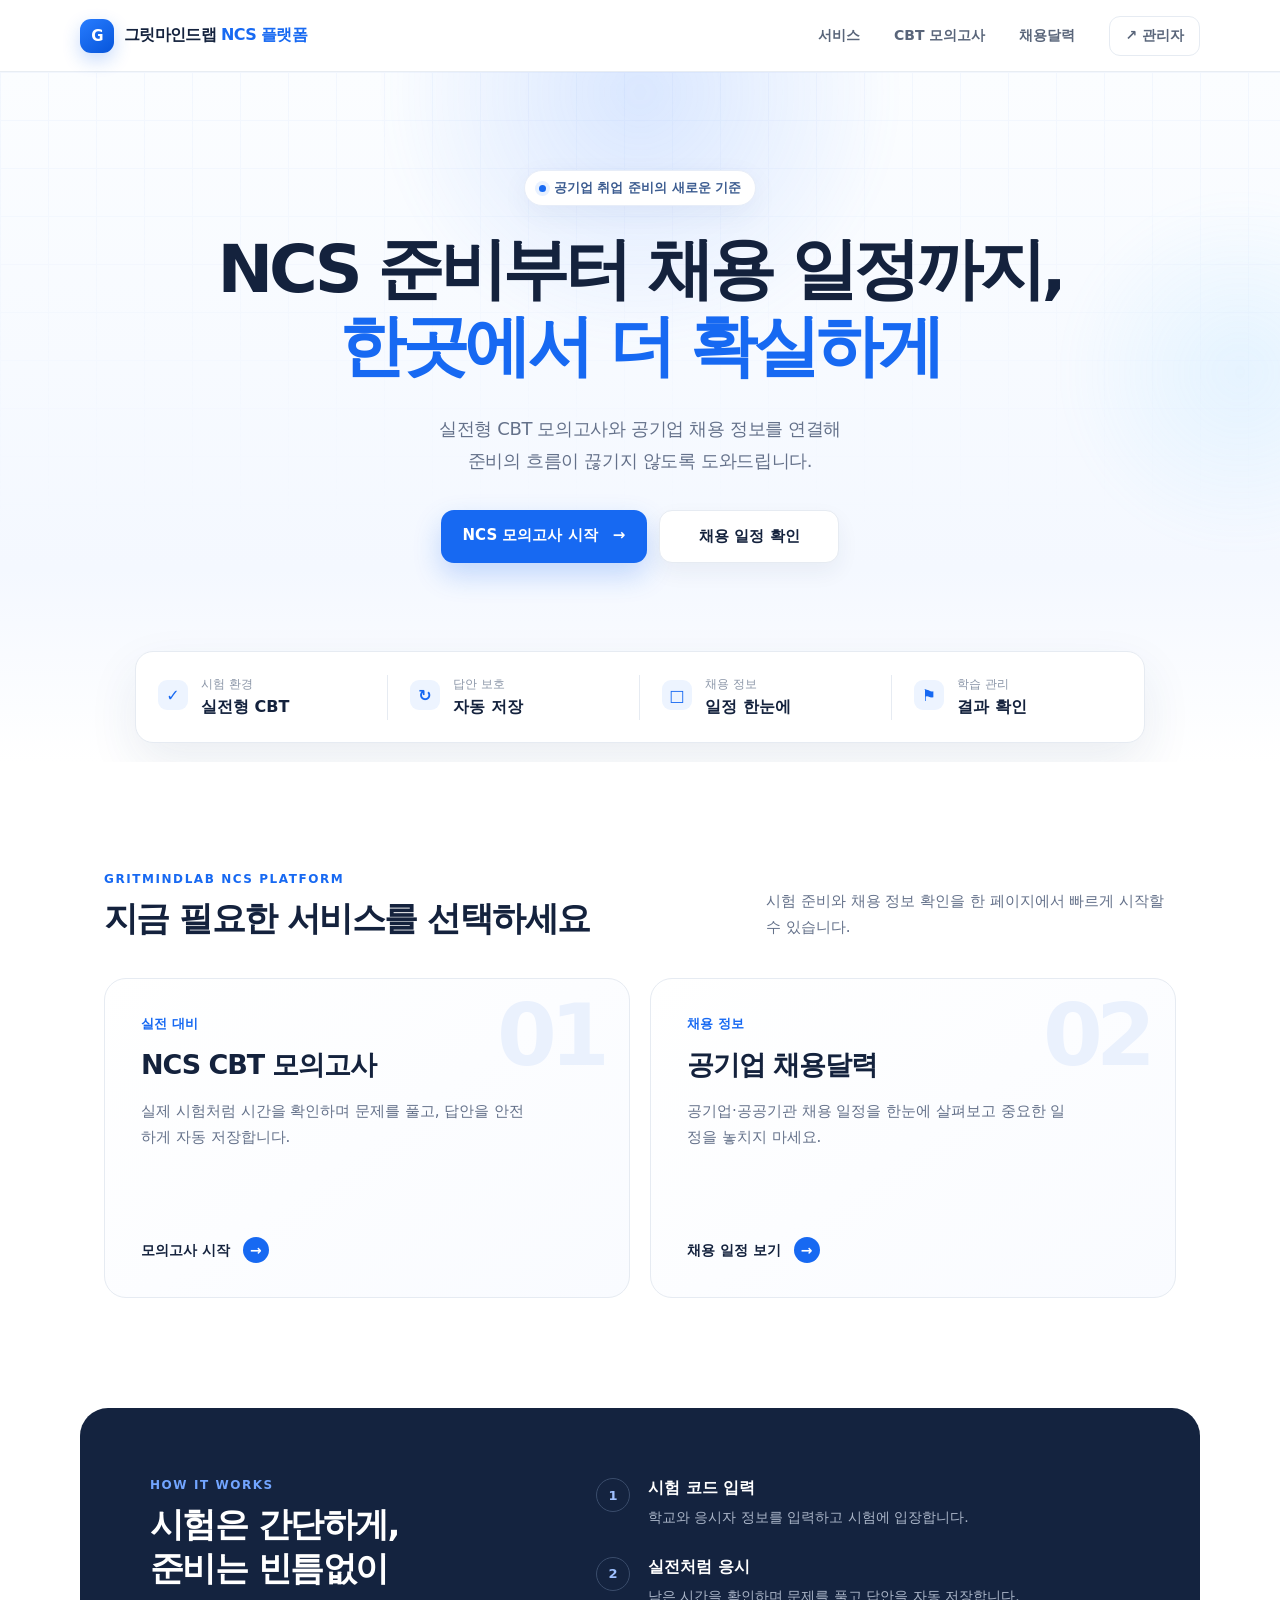
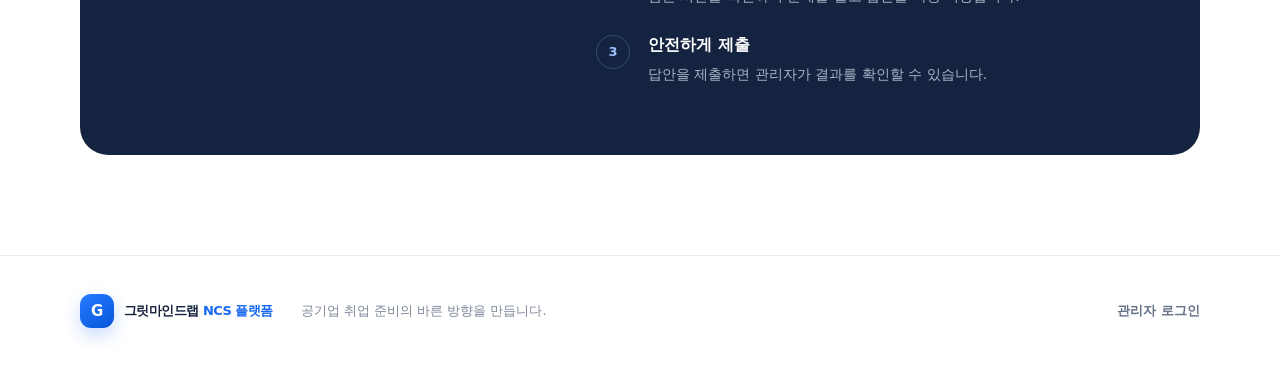
==== index.html @ be219f73 "Add files via upload" ====
<!doctype html>
<html lang="ko">
<head>
  <meta charset="utf-8">
  <meta name="viewport" content="width=device-width, initial-scale=1">
  <title>그릿마인드랩 NCS 플랫폼 | 모의고사 · 채용달력</title>
  <meta name="description" content="NCS CBT 모의고사와 공기업 채용 일정을 한곳에서 확인하세요.">
  <meta property="og:title" content="그릿마인드랩 NCS 플랫폼">
  <meta property="og:description" content="모의고사부터 채용 일정까지, 한곳에서">
  <meta property="og:image" content="assets/og.png">
  <link rel="stylesheet" href="assets/styles.css">
</head>
<body>
  <main>
    <header class="site-header">
      <a class="brand" href="#top" aria-label="그릿마인드랩 NCS 플랫폼 홈">
        <span class="brand-mark">G</span>
        <span>그릿마인드랩 <b>NCS 플랫폼</b></span>
      </a>
      <nav aria-label="주요 메뉴">
        <a href="#services">서비스</a>
        <a href="cbt/">CBT 모의고사</a>
        <a href="calendar/">채용달력</a>
        <a class="admin-link" href="admin/" aria-label="관리자 로그인"><span aria-hidden="true">↗</span> 관리자</a>
      </nav>
    </header>

    <section class="hero" id="top">
      <div class="hero-glow glow-one"></div>
      <div class="hero-glow glow-two"></div>
      <div class="hero-content">
        <p class="pill"><span></span> 공기업 취업 준비의 새로운 기준</p>
        <h1>NCS 준비부터 채용 일정까지,<strong>한곳에서 더 확실하게</strong></h1>
        <p class="hero-copy">실전형 CBT 모의고사와 공기업 채용 정보를 연결해<br class="desktop-break">준비의 흐름이 끊기지 않도록 도와드립니다.</p>
        <div class="hero-actions">
          <a class="button primary" href="cbt/">NCS 모의고사 시작 <span>→</span></a>
          <a class="button secondary" href="calendar/">채용 일정 확인</a>
        </div>
      </div>
      <div class="quick-stats" aria-label="서비스 주요 특징">
        <div><span class="stat-icon">✓</span><p>시험 환경</p><strong>실전형 CBT</strong></div>
        <div><span class="stat-icon">↻</span><p>답안 보호</p><strong>자동 저장</strong></div>
        <div><span class="stat-icon">□</span><p>채용 정보</p><strong>일정 한눈에</strong></div>
        <div><span class="stat-icon">⚑</span><p>학습 관리</p><strong>결과 확인</strong></div>
      </div>
    </section>

    <section class="services-section" id="services">
      <div class="section-heading">
        <div><p class="kicker">GRITMINDLAB NCS PLATFORM</p><h2>지금 필요한 서비스를 선택하세요</h2></div>
        <p>시험 준비와 채용 정보 확인을 한 페이지에서 빠르게 시작할 수 있습니다.</p>
      </div>
      <div class="service-grid">
        <a class="service-card" href="cbt/">
          <div class="service-number">01</div>
          <p class="service-eyebrow">실전 대비</p>
          <h3>NCS CBT 모의고사</h3>
          <p class="service-description">실제 시험처럼 시간을 확인하며 문제를 풀고, 답안을 안전하게 자동 저장합니다.</p>
          <span class="service-action">모의고사 시작 <b>→</b></span>
        </a>
        <a class="service-card" href="calendar/">
          <div class="service-number">02</div>
          <p class="service-eyebrow">채용 정보</p>
          <h3>공기업 채용달력</h3>
          <p class="service-description">공기업·공공기관 채용 일정을 한눈에 살펴보고 중요한 일정을 놓치지 마세요.</p>
          <span class="service-action">채용 일정 보기 <b>→</b></span>
        </a>
      </div>
    </section>

    <section class="guide-section">
      <div><p class="kicker">HOW IT WORKS</p><h2>시험은 간단하게,<br>준비는 빈틈없이</h2></div>
      <ol>
        <li><span>1</span><div><strong>시험 코드 입력</strong><p>학교와 응시자 정보를 입력하고 시험에 입장합니다.</p></div></li>
        <li><span>2</span><div><strong>실전처럼 응시</strong><p>남은 시간을 확인하며 문제를 풀고 답안을 자동 저장합니다.</p></div></li>
        <li><span>3</span><div><strong>안전하게 제출</strong><p>답안을 제출하면 관리자가 결과를 확인할 수 있습니다.</p></div></li>
      </ol>
    </section>

    <footer>
      <div class="brand footer-brand"><span class="brand-mark">G</span><span>그릿마인드랩 <b>NCS 플랫폼</b></span></div>
      <p>공기업 취업 준비의 바른 방향을 만듭니다.</p>
      <a href="admin/">관리자 로그인</a>
    </footer>
  </main>
</body>
</html>
---- assets/styles.css ----
:root {
  --ink: #14223d;
  --muted: #64718a;
  --blue: #1769f2;
  --blue-dark: #0e52ce;
  --line: #e6ebf2;
  --surface: #f7f9fc;
}

* { box-sizing: border-box; }
html { scroll-behavior: smooth; }
body { margin: 0; background: white; color: var(--ink); font-family: "Pretendard", "Noto Sans KR", system-ui, -apple-system, sans-serif; }
a { color: inherit; text-decoration: none; }

.site-header {
  position: sticky; top: 0; z-index: 10; height: 72px; padding: 0 max(24px, calc((100vw - 1120px) / 2));
  display: flex; align-items: center; justify-content: space-between; background: rgba(255,255,255,.9);
  border-bottom: 1px solid rgba(230,235,242,.9); backdrop-filter: blur(18px);
}
.brand { display: flex; align-items: center; gap: 10px; font-weight: 750; letter-spacing: -.04em; }
.brand b { color: var(--blue); }
.brand-mark { width: 34px; height: 34px; display: grid; place-items: center; color: white; font-size: 15px; font-weight: 900; background: linear-gradient(145deg,#277cff,#0755da); border-radius: 11px; box-shadow: 0 7px 18px rgba(23,105,242,.24); }
nav { display: flex; align-items: center; gap: 34px; color: #59657a; font-size: 14px; font-weight: 600; }
nav a:hover { color: var(--blue); }
.admin-link { padding: 10px 15px; border: 1px solid var(--line); border-radius: 11px; background: white; }

.hero { position: relative; overflow: hidden; min-height: 690px; padding: 98px 24px 0; background: linear-gradient(180deg,#fbfdff 0%,#f4f8ff 72%,#fff 100%); }
.hero::before { content:""; position:absolute; inset:0; opacity:.28; background-image: linear-gradient(#dbe6fa 1px,transparent 1px),linear-gradient(90deg,#dbe6fa 1px,transparent 1px); background-size:48px 48px; mask-image:linear-gradient(to bottom,black,transparent 68%); }
.hero-glow { position:absolute; border-radius:50%; filter: blur(10px); }
.glow-one { width:520px; height:520px; left:50%; top:-240px; transform:translateX(-50%); background:radial-gradient(circle,rgba(68,132,255,.18),transparent 70%); }
.glow-two { width:360px; height:360px; right:-140px; top:120px; background:radial-gradient(circle,rgba(111,203,255,.13),transparent 70%); }
.hero-content { position: relative; z-index:1; max-width:900px; margin:0 auto; text-align:center; }
.pill { display:inline-flex; align-items:center; gap:8px; margin:0 0 25px; padding:8px 14px; color:#3c5c90; background:white; border:1px solid #e7edf8; border-radius:999px; font-size:13px; font-weight:700; box-shadow:0 8px 28px rgba(38,74,130,.06); }
.pill span { width:7px; height:7px; border-radius:50%; background:var(--blue); box-shadow:0 0 0 4px #e8f1ff; }
h1 { margin:0; font-size:clamp(42px,5.2vw,68px); line-height:1.16; letter-spacing:-.065em; font-weight:800; }
h1 strong { display:block; color:var(--blue); font-weight:800; }
.hero-copy { margin:28px auto 0; color:var(--muted); font-size:18px; line-height:1.75; letter-spacing:-.02em; }
.hero-actions { display:flex; justify-content:center; gap:12px; margin-top:34px; }
.button { min-width:180px; padding:16px 22px; border-radius:13px; font-size:15px; font-weight:750; transition:.2s ease; }
.button:hover { transform:translateY(-2px); }
.primary { color:white; background:var(--blue); box-shadow:0 12px 28px rgba(23,105,242,.23); }
.primary:hover { background:var(--blue-dark); }
.primary span { margin-left:10px; }
.secondary { background:white; border:1px solid var(--line); box-shadow:0 9px 22px rgba(38,57,92,.06); }
.quick-stats { position:relative; z-index:1; max-width:1010px; margin:88px auto 0; display:grid; grid-template-columns:repeat(4,1fr); background:white; border:1px solid var(--line); border-radius:18px; box-shadow:0 20px 50px rgba(31,62,112,.09); }
.quick-stats>div { position:relative; padding:24px 20px 24px 65px; }
.quick-stats>div:not(:last-child)::after { content:""; position:absolute; right:0; top:25%; height:50%; width:1px; background:var(--line); }
.stat-icon { position:absolute; left:22px; top:28px; width:30px; height:30px; display:grid; place-items:center; color:var(--blue); background:#edf4ff; border-radius:9px; font-weight:800; }
.quick-stats p { margin:0 0 4px; color:#8a95a7; font-size:12px; }
.quick-stats strong { font-size:16px; }

.services-section { max-width:1120px; margin:0 auto; padding:110px 24px; }
.section-heading { display:flex; justify-content:space-between; align-items:end; gap:40px; margin-bottom:38px; }
.kicker { margin:0 0 10px; color:var(--blue); font-size:12px; font-weight:800; letter-spacing:.13em; }
h2 { margin:0; font-size:34px; line-height:1.3; letter-spacing:-.045em; }
.section-heading>p { max-width:410px; margin:0; color:var(--muted); font-size:15px; line-height:1.7; }
.service-grid { display:grid; grid-template-columns:repeat(2,1fr); gap:20px; }
.service-card { position:relative; min-height:320px; overflow:hidden; padding:36px; border:1px solid var(--line); border-radius:22px; background:linear-gradient(145deg,#fff,#f9fbff); transition:.25s ease; }
.service-card:hover { transform:translateY(-5px); border-color:#bad2ff; box-shadow:0 20px 45px rgba(35,75,140,.11); }
.service-number { position:absolute; right:26px; top:13px; color:#eaf1fd; font-size:86px; line-height:1; font-weight:900; letter-spacing:-.08em; }
.service-eyebrow { margin:0 0 14px; color:var(--blue); font-size:13px; font-weight:800; }
.service-card h3 { position:relative; margin:0; font-size:27px; letter-spacing:-.04em; }
.service-description { position:relative; max-width:390px; margin:16px 0 50px; color:var(--muted); font-size:15px; line-height:1.7; }
.service-action { position:absolute; left:36px; bottom:34px; font-size:14px; font-weight:800; }
.service-action b { display:inline-grid; place-items:center; margin-left:8px; width:26px; height:26px; color:white; background:var(--blue); border-radius:50%; }

.guide-section { display:grid; grid-template-columns:.8fr 1.2fr; gap:90px; max-width:1120px; margin:0 auto 100px; padding:70px; color:white; background:#14233f; border-radius:28px; }
.guide-section .kicker { color:#72a5ff; }
.guide-section ol { margin:0; padding:0; list-style:none; display:grid; gap:28px; }
.guide-section li { display:flex; gap:18px; }
.guide-section li>span { flex:0 0 auto; width:34px; height:34px; display:grid; place-items:center; color:#9fc0ff; border:1px solid #3a4c6b; border-radius:50%; font-size:13px; font-weight:800; }
.guide-section strong { font-size:16px; }
.guide-section li p { margin:7px 0 0; color:#aab5c8; font-size:14px; line-height:1.6; }

footer { min-height:110px; padding:28px max(24px,calc((100vw - 1120px)/2)); display:flex; align-items:center; gap:28px; color:#7c8798; border-top:1px solid var(--line); font-size:13px; }
.footer-brand { color:var(--ink); }
footer p { flex:1; }
footer>a { color:#657187; font-weight:650; }

@media (max-width: 760px) {
  .site-header { height:64px; }
  nav a:not(.admin-link) { display:none; }
  nav { gap:0; }
  .admin-link { padding:8px 11px; font-size:12px; }
  .hero { min-height:auto; padding:75px 20px 0; }
  h1 { font-size:40px; }
  .hero-copy { font-size:16px; }
  .desktop-break { display:none; }
  .hero-actions { flex-direction:column; max-width:330px; margin:30px auto 0; }
  .quick-stats { grid-template-columns:1fr 1fr; margin-top:62px; border-radius:16px; }
  .quick-stats>div { padding:20px 12px 20px 52px; }
  .quick-stats>div:nth-child(2)::after { display:none; }
  .quick-stats>div:nth-child(-n+2) { border-bottom:1px solid var(--line); }
  .stat-icon { left:14px; top:24px; }
  .services-section { padding:80px 20px; }
  .section-heading { align-items:start; flex-direction:column; gap:14px; }
  h2 { font-size:28px; }
  .service-grid { grid-template-columns:1fr; }
  .service-card { min-height:290px; padding:30px; }
  .guide-section { grid-template-columns:1fr; gap:40px; margin:0 20px 70px; padding:42px 28px; }
  footer { align-items:flex-start; flex-direction:column; gap:12px; padding:28px 24px; }
  footer p { margin:0; }
}
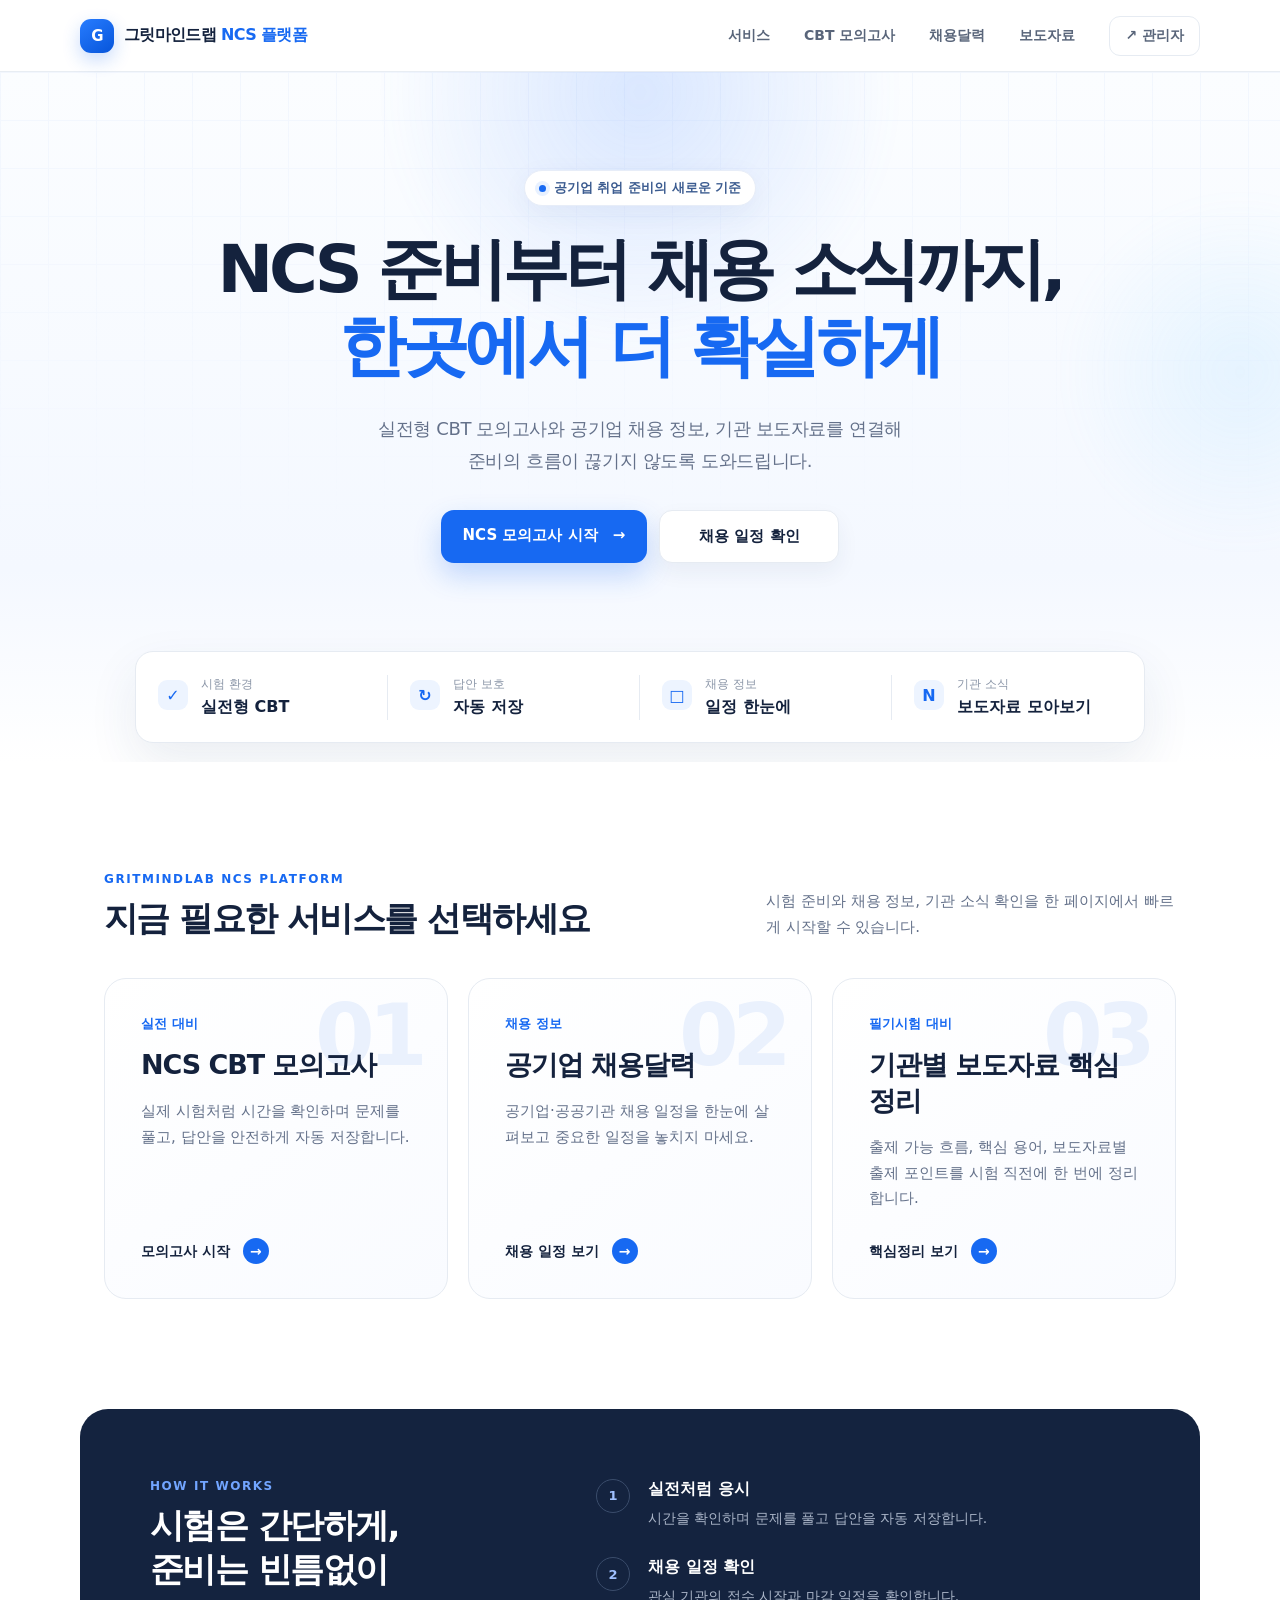
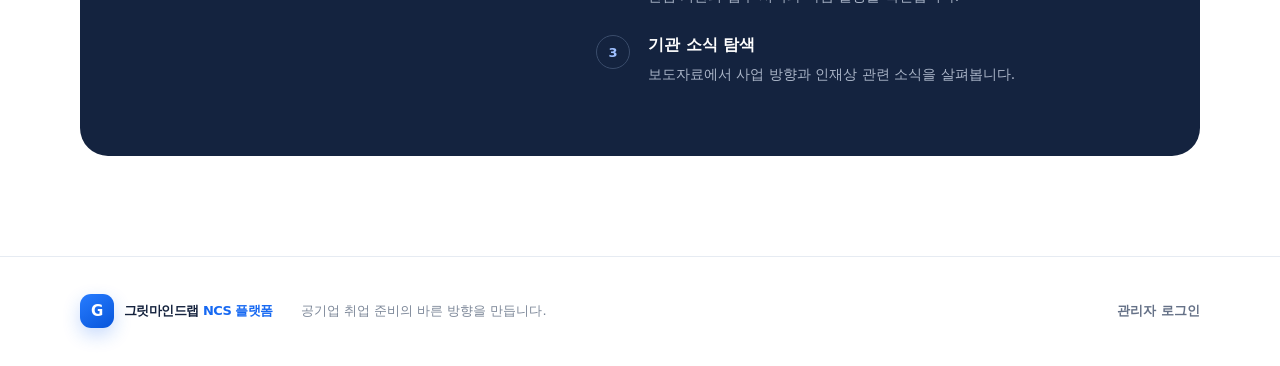
==== commit 89aab93b: "Update index.html" ====
--- a/index.html
+++ b/index.html
@@ -1,87 +1,20 @@
 <!doctype html>
 <html lang="ko">
 <head>
-  <meta charset="utf-8">
-  <meta name="viewport" content="width=device-width, initial-scale=1">
-  <title>그릿마인드랩 NCS 플랫폼 | 모의고사 · 채용달력</title>
-  <meta name="description" content="NCS CBT 모의고사와 공기업 채용 일정을 한곳에서 확인하세요.">
-  <meta property="og:title" content="그릿마인드랩 NCS 플랫폼">
-  <meta property="og:description" content="모의고사부터 채용 일정까지, 한곳에서">
-  <meta property="og:image" content="assets/og.png">
-  <link rel="stylesheet" href="assets/styles.css">
+  <meta charset="utf-8"><meta name="viewport" content="width=device-width,initial-scale=1">
+  <title>그릿마인드랩 NCS 플랫폼 | 모의고사 · 채용달력 · 보도자료</title>
+  <meta name="description" content="NCS CBT 모의고사와 공기업 채용 일정, 공공기관 보도자료를 한곳에서 확인하세요.">
+  <meta property="og:title" content="그릿마인드랩 NCS 플랫폼"><meta property="og:description" content="모의고사부터 채용 일정과 기관 소식까지, 한곳에서">
+  <meta property="og:image" content="assets/og.png"><link rel="stylesheet" href="assets/styles.css">
 </head>
-<body>
-  <main>
-    <header class="site-header">
-      <a class="brand" href="#top" aria-label="그릿마인드랩 NCS 플랫폼 홈">
-        <span class="brand-mark">G</span>
-        <span>그릿마인드랩 <b>NCS 플랫폼</b></span>
-      </a>
-      <nav aria-label="주요 메뉴">
-        <a href="#services">서비스</a>
-        <a href="cbt/">CBT 모의고사</a>
-        <a href="calendar/">채용달력</a>
-        <a class="admin-link" href="admin/" aria-label="관리자 로그인"><span aria-hidden="true">↗</span> 관리자</a>
-      </nav>
-    </header>
-
-    <section class="hero" id="top">
-      <div class="hero-glow glow-one"></div>
-      <div class="hero-glow glow-two"></div>
-      <div class="hero-content">
-        <p class="pill"><span></span> 공기업 취업 준비의 새로운 기준</p>
-        <h1>NCS 준비부터 채용 일정까지,<strong>한곳에서 더 확실하게</strong></h1>
-        <p class="hero-copy">실전형 CBT 모의고사와 공기업 채용 정보를 연결해<br class="desktop-break">준비의 흐름이 끊기지 않도록 도와드립니다.</p>
-        <div class="hero-actions">
-          <a class="button primary" href="cbt/">NCS 모의고사 시작 <span>→</span></a>
-          <a class="button secondary" href="calendar/">채용 일정 확인</a>
-        </div>
-      </div>
-      <div class="quick-stats" aria-label="서비스 주요 특징">
-        <div><span class="stat-icon">✓</span><p>시험 환경</p><strong>실전형 CBT</strong></div>
-        <div><span class="stat-icon">↻</span><p>답안 보호</p><strong>자동 저장</strong></div>
-        <div><span class="stat-icon">□</span><p>채용 정보</p><strong>일정 한눈에</strong></div>
-        <div><span class="stat-icon">⚑</span><p>학습 관리</p><strong>결과 확인</strong></div>
-      </div>
-    </section>
-
-    <section class="services-section" id="services">
-      <div class="section-heading">
-        <div><p class="kicker">GRITMINDLAB NCS PLATFORM</p><h2>지금 필요한 서비스를 선택하세요</h2></div>
-        <p>시험 준비와 채용 정보 확인을 한 페이지에서 빠르게 시작할 수 있습니다.</p>
-      </div>
-      <div class="service-grid">
-        <a class="service-card" href="cbt/">
-          <div class="service-number">01</div>
-          <p class="service-eyebrow">실전 대비</p>
-          <h3>NCS CBT 모의고사</h3>
-          <p class="service-description">실제 시험처럼 시간을 확인하며 문제를 풀고, 답안을 안전하게 자동 저장합니다.</p>
-          <span class="service-action">모의고사 시작 <b>→</b></span>
-        </a>
-        <a class="service-card" href="calendar/">
-          <div class="service-number">02</div>
-          <p class="service-eyebrow">채용 정보</p>
-          <h3>공기업 채용달력</h3>
-          <p class="service-description">공기업·공공기관 채용 일정을 한눈에 살펴보고 중요한 일정을 놓치지 마세요.</p>
-          <span class="service-action">채용 일정 보기 <b>→</b></span>
-        </a>
-      </div>
-    </section>
-
-    <section class="guide-section">
-      <div><p class="kicker">HOW IT WORKS</p><h2>시험은 간단하게,<br>준비는 빈틈없이</h2></div>
-      <ol>
-        <li><span>1</span><div><strong>시험 코드 입력</strong><p>학교와 응시자 정보를 입력하고 시험에 입장합니다.</p></div></li>
-        <li><span>2</span><div><strong>실전처럼 응시</strong><p>남은 시간을 확인하며 문제를 풀고 답안을 자동 저장합니다.</p></div></li>
-        <li><span>3</span><div><strong>안전하게 제출</strong><p>답안을 제출하면 관리자가 결과를 확인할 수 있습니다.</p></div></li>
-      </ol>
-    </section>
-
-    <footer>
-      <div class="brand footer-brand"><span class="brand-mark">G</span><span>그릿마인드랩 <b>NCS 플랫폼</b></span></div>
-      <p>공기업 취업 준비의 바른 방향을 만듭니다.</p>
-      <a href="admin/">관리자 로그인</a>
-    </footer>
-  </main>
-</body>
-</html>
+<body><main>
+  <header class="site-header"><a class="brand" href="#top"><span class="brand-mark">G</span><span>그릿마인드랩 <b>NCS 플랫폼</b></span></a><nav aria-label="주요 메뉴"><a href="#services">서비스</a><a href="https://gritmindlab.github.io/gritmindlab-cbt/">CBT 모의고사</a><a href="https://gritmindlab.github.io/gritmindlab-recruit/">채용달력</a><a href="news/">보도자료</a><a class="admin-link" href="https://gritmindlab.github.io/question-bank/"><span aria-hidden="true">↗</span> 관리자</a></nav></header>
+  <section class="hero" id="top"><div class="hero-glow glow-one"></div><div class="hero-glow glow-two"></div><div class="hero-content"><p class="pill"><span></span> 공기업 취업 준비의 새로운 기준</p><h1>NCS 준비부터 채용 소식까지,<strong>한곳에서 더 확실하게</strong></h1><p class="hero-copy">실전형 CBT 모의고사와 공기업 채용 정보, 기관 보도자료를 연결해<br class="desktop-break">준비의 흐름이 끊기지 않도록 도와드립니다.</p><div class="hero-actions"><a class="button primary" href="https://gritmindlab.github.io/gritmindlab-cbt/">NCS 모의고사 시작 <span>→</span></a><a class="button secondary" href="https://gritmindlab.github.io/gritmindlab-recruit/">채용 일정 확인</a></div></div><div class="quick-stats"><div><span class="stat-icon">✓</span><p>시험 환경</p><strong>실전형 CBT</strong></div><div><span class="stat-icon">↻</span><p>답안 보호</p><strong>자동 저장</strong></div><div><span class="stat-icon">□</span><p>채용 정보</p><strong>일정 한눈에</strong></div><div><span class="stat-icon">N</span><p>기관 소식</p><strong>보도자료 모아보기</strong></div></div></section>
+  <section class="services-section" id="services"><div class="section-heading"><div><p class="kicker">GRITMINDLAB NCS PLATFORM</p><h2>지금 필요한 서비스를 선택하세요</h2></div><p>시험 준비와 채용 정보, 기관 소식 확인을 한 페이지에서 빠르게 시작할 수 있습니다.</p></div><div class="service-grid service-grid-three">
+    <a class="service-card" href="https://gritmindlab.github.io/gritmindlab-cbt/"><div class="service-number">01</div><p class="service-eyebrow">실전 대비</p><h3>NCS CBT 모의고사</h3><p class="service-description">실제 시험처럼 시간을 확인하며 문제를 풀고, 답안을 안전하게 자동 저장합니다.</p><span class="service-action">모의고사 시작 <b>→</b></span></a>
+    <a class="service-card" href="https://gritmindlab.github.io/gritmindlab-recruit/"><div class="service-number">02</div><p class="service-eyebrow">채용 정보</p><h3>공기업 채용달력</h3><p class="service-description">공기업·공공기관 채용 일정을 한눈에 살펴보고 중요한 일정을 놓치지 마세요.</p><span class="service-action">채용 일정 보기 <b>→</b></span></a>
+    <a class="service-card" href="news/"><div class="service-number">03</div><p class="service-eyebrow">필기시험 대비</p><h3>기관별 보도자료 핵심정리</h3><p class="service-description">출제 가능 흐름, 핵심 용어, 보도자료별 출제 포인트를 시험 직전에 한 번에 정리합니다.</p><span class="service-action">핵심정리 보기 <b>→</b></span></a>
+  </div></section>
+  <section class="guide-section"><div><p class="kicker">HOW IT WORKS</p><h2>시험은 간단하게,<br>준비는 빈틈없이</h2></div><ol><li><span>1</span><div><strong>실전처럼 응시</strong><p>시간을 확인하며 문제를 풀고 답안을 자동 저장합니다.</p></div></li><li><span>2</span><div><strong>채용 일정 확인</strong><p>관심 기관의 접수 시작과 마감 일정을 확인합니다.</p></div></li><li><span>3</span><div><strong>기관 소식 탐색</strong><p>보도자료에서 사업 방향과 인재상 관련 소식을 살펴봅니다.</p></div></li></ol></section>
+  <footer><div class="brand footer-brand"><span class="brand-mark">G</span><span>그릿마인드랩 <b>NCS 플랫폼</b></span></div><p>공기업 취업 준비의 바른 방향을 만듭니다.</p><a href="https://gritmindlab.github.io/question-bank/">관리자 로그인</a></footer>
+</main></body></html>
--- a/assets/styles.css
+++ b/assets/styles.css
@@ -55,6 +55,7 @@
 h2 { margin:0; font-size:34px; line-height:1.3; letter-spacing:-.045em; }
 .section-heading>p { max-width:410px; margin:0; color:var(--muted); font-size:15px; line-height:1.7; }
 .service-grid { display:grid; grid-template-columns:repeat(2,1fr); gap:20px; }
+.service-grid-three { grid-template-columns:repeat(3,1fr); }
 .service-card { position:relative; min-height:320px; overflow:hidden; padding:36px; border:1px solid var(--line); border-radius:22px; background:linear-gradient(145deg,#fff,#f9fbff); transition:.25s ease; }
 .service-card:hover { transform:translateY(-5px); border-color:#bad2ff; box-shadow:0 20px 45px rgba(35,75,140,.11); }
 .service-number { position:absolute; right:26px; top:13px; color:#eaf1fd; font-size:86px; line-height:1; font-weight:900; letter-spacing:-.08em; }
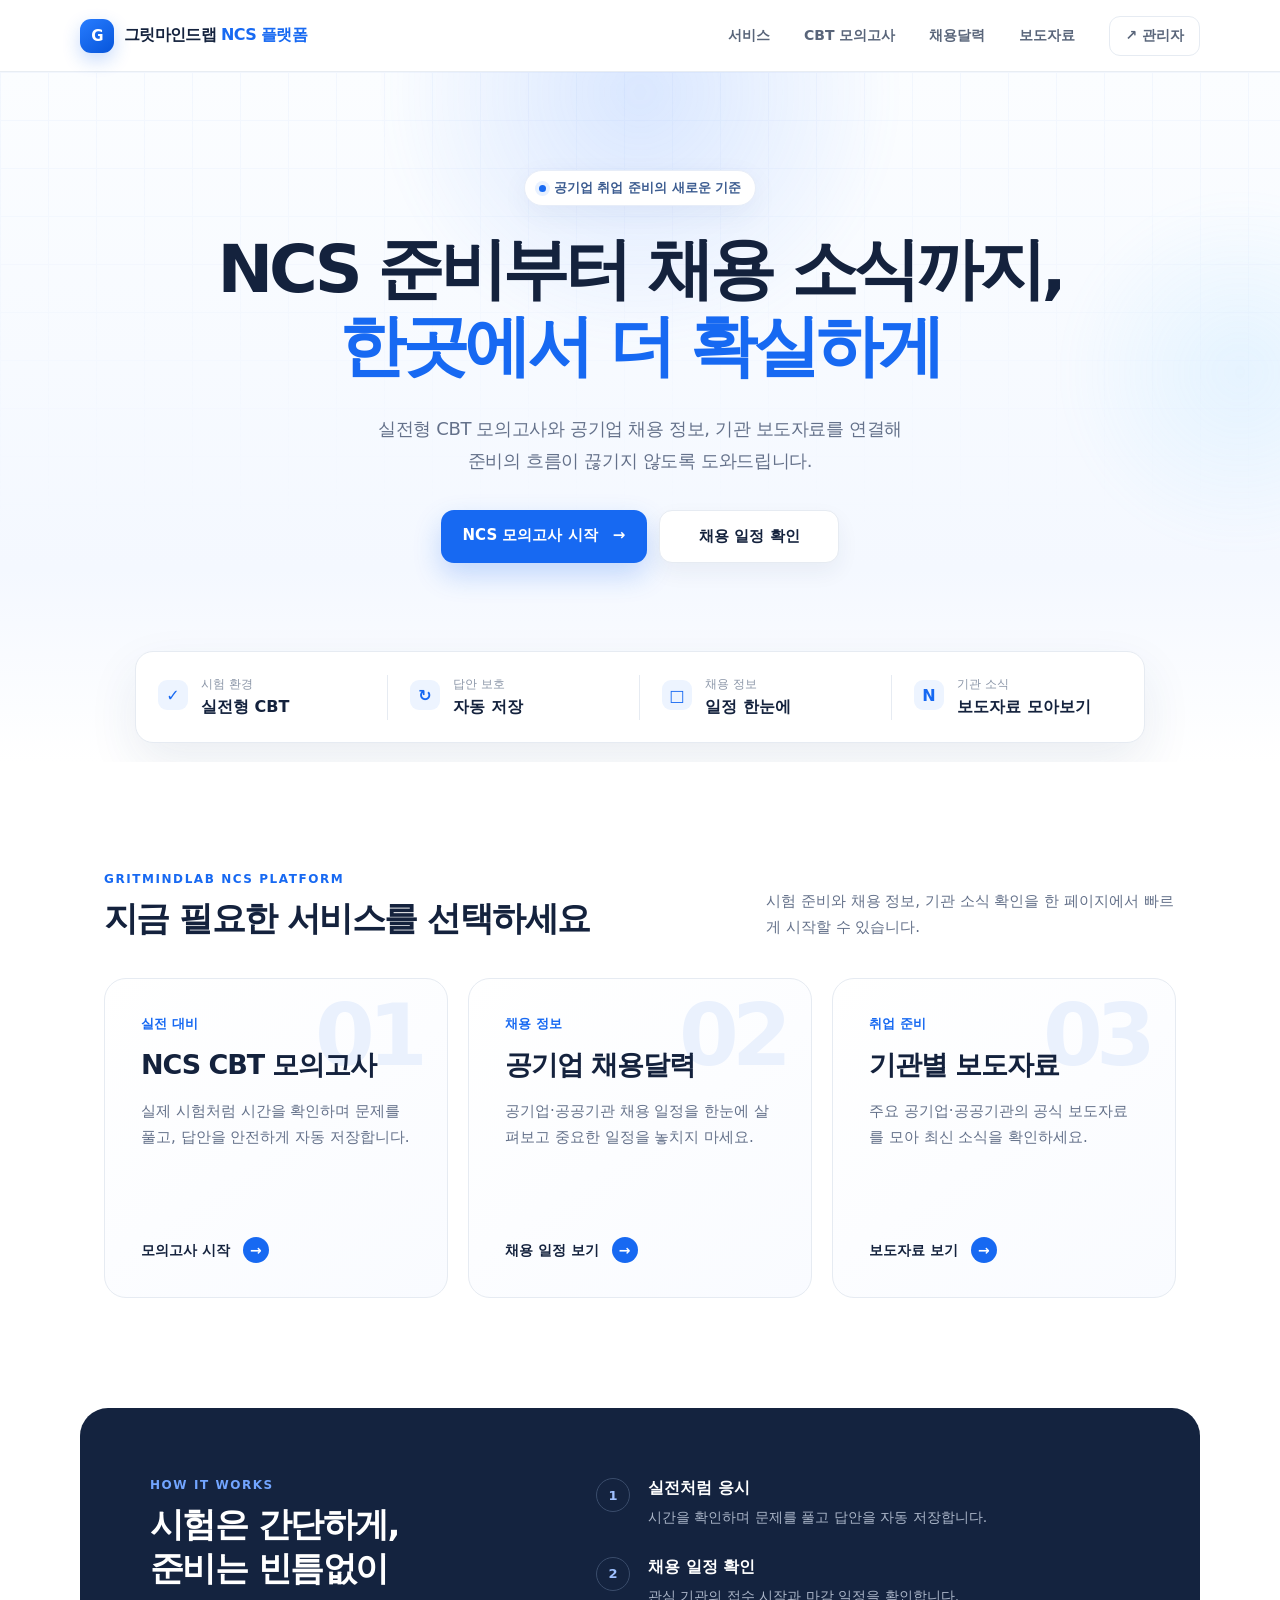
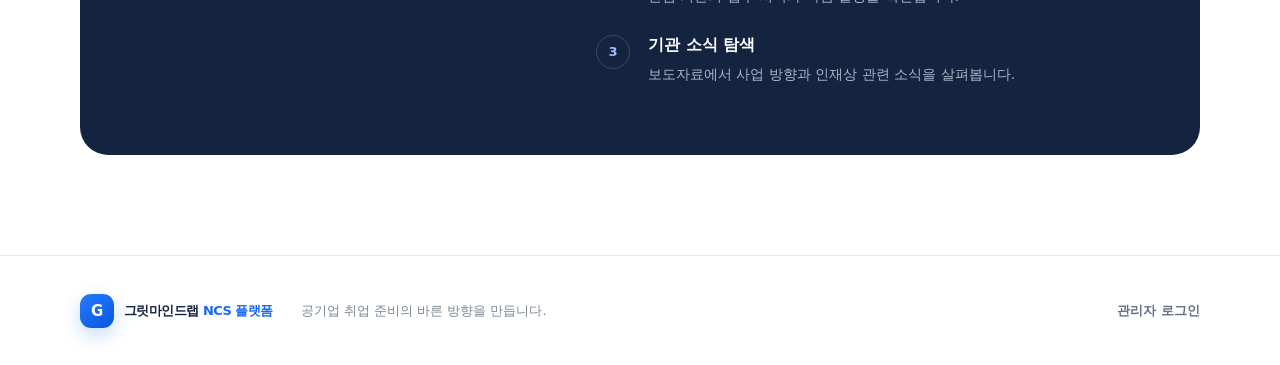
==== commit 074188b5: "Update index.html" ====
--- a/index.html
+++ b/index.html
@@ -8,13 +8,13 @@
   <meta property="og:image" content="assets/og.png"><link rel="stylesheet" href="assets/styles.css">
 </head>
 <body><main>
-  <header class="site-header"><a class="brand" href="#top"><span class="brand-mark">G</span><span>그릿마인드랩 <b>NCS 플랫폼</b></span></a><nav aria-label="주요 메뉴"><a href="#services">서비스</a><a href="https://gritmindlab.github.io/gritmindlab-cbt/">CBT 모의고사</a><a href="https://gritmindlab.github.io/gritmindlab-recruit/">채용달력</a><a href="news/">보도자료</a><a class="admin-link" href="https://gritmindlab.github.io/question-bank/"><span aria-hidden="true">↗</span> 관리자</a></nav></header>
+  <header class="site-header"><a class="brand" href="#top"><span class="brand-mark">G</span><span>그릿마인드랩 <b>NCS 플랫폼</b></span></a><nav aria-label="주요 메뉴"><a href="#services">서비스</a><a href="https://gritmindlab.github.io/gritmindlab-cbt/">CBT 모의고사</a><a href="https://gritmindlab.github.io/gritmindlab-recruit/">채용달력</a><a href="news/">보도자료</a><a class="admin-link" href="https://gritmindlab.github.io/ncs-platform/admin/"><span aria-hidden="true">↗</span> 관리자</a></nav></header>
   <section class="hero" id="top"><div class="hero-glow glow-one"></div><div class="hero-glow glow-two"></div><div class="hero-content"><p class="pill"><span></span> 공기업 취업 준비의 새로운 기준</p><h1>NCS 준비부터 채용 소식까지,<strong>한곳에서 더 확실하게</strong></h1><p class="hero-copy">실전형 CBT 모의고사와 공기업 채용 정보, 기관 보도자료를 연결해<br class="desktop-break">준비의 흐름이 끊기지 않도록 도와드립니다.</p><div class="hero-actions"><a class="button primary" href="https://gritmindlab.github.io/gritmindlab-cbt/">NCS 모의고사 시작 <span>→</span></a><a class="button secondary" href="https://gritmindlab.github.io/gritmindlab-recruit/">채용 일정 확인</a></div></div><div class="quick-stats"><div><span class="stat-icon">✓</span><p>시험 환경</p><strong>실전형 CBT</strong></div><div><span class="stat-icon">↻</span><p>답안 보호</p><strong>자동 저장</strong></div><div><span class="stat-icon">□</span><p>채용 정보</p><strong>일정 한눈에</strong></div><div><span class="stat-icon">N</span><p>기관 소식</p><strong>보도자료 모아보기</strong></div></div></section>
   <section class="services-section" id="services"><div class="section-heading"><div><p class="kicker">GRITMINDLAB NCS PLATFORM</p><h2>지금 필요한 서비스를 선택하세요</h2></div><p>시험 준비와 채용 정보, 기관 소식 확인을 한 페이지에서 빠르게 시작할 수 있습니다.</p></div><div class="service-grid service-grid-three">
     <a class="service-card" href="https://gritmindlab.github.io/gritmindlab-cbt/"><div class="service-number">01</div><p class="service-eyebrow">실전 대비</p><h3>NCS CBT 모의고사</h3><p class="service-description">실제 시험처럼 시간을 확인하며 문제를 풀고, 답안을 안전하게 자동 저장합니다.</p><span class="service-action">모의고사 시작 <b>→</b></span></a>
     <a class="service-card" href="https://gritmindlab.github.io/gritmindlab-recruit/"><div class="service-number">02</div><p class="service-eyebrow">채용 정보</p><h3>공기업 채용달력</h3><p class="service-description">공기업·공공기관 채용 일정을 한눈에 살펴보고 중요한 일정을 놓치지 마세요.</p><span class="service-action">채용 일정 보기 <b>→</b></span></a>
-    <a class="service-card" href="news/"><div class="service-number">03</div><p class="service-eyebrow">필기시험 대비</p><h3>기관별 보도자료 핵심정리</h3><p class="service-description">출제 가능 흐름, 핵심 용어, 보도자료별 출제 포인트를 시험 직전에 한 번에 정리합니다.</p><span class="service-action">핵심정리 보기 <b>→</b></span></a>
+    <a class="service-card" href="news/"><div class="service-number">03</div><p class="service-eyebrow">취업 준비</p><h3>기관별 보도자료</h3><p class="service-description">주요 공기업·공공기관의 공식 보도자료를 모아 최신 소식을 확인하세요.</p><span class="service-action">보도자료 보기 <b>→</b></span></a>
   </div></section>
   <section class="guide-section"><div><p class="kicker">HOW IT WORKS</p><h2>시험은 간단하게,<br>준비는 빈틈없이</h2></div><ol><li><span>1</span><div><strong>실전처럼 응시</strong><p>시간을 확인하며 문제를 풀고 답안을 자동 저장합니다.</p></div></li><li><span>2</span><div><strong>채용 일정 확인</strong><p>관심 기관의 접수 시작과 마감 일정을 확인합니다.</p></div></li><li><span>3</span><div><strong>기관 소식 탐색</strong><p>보도자료에서 사업 방향과 인재상 관련 소식을 살펴봅니다.</p></div></li></ol></section>
-  <footer><div class="brand footer-brand"><span class="brand-mark">G</span><span>그릿마인드랩 <b>NCS 플랫폼</b></span></div><p>공기업 취업 준비의 바른 방향을 만듭니다.</p><a href="https://gritmindlab.github.io/question-bank/">관리자 로그인</a></footer>
+  <footer><div class="brand footer-brand"><span class="brand-mark">G</span><span>그릿마인드랩 <b>NCS 플랫폼</b></span></div><p>공기업 취업 준비의 바른 방향을 만듭니다.</p><a href="https://gritmindlab.github.io/ncs-platform/admin/">관리자 로그인</a></footer>
 </main></body></html>
